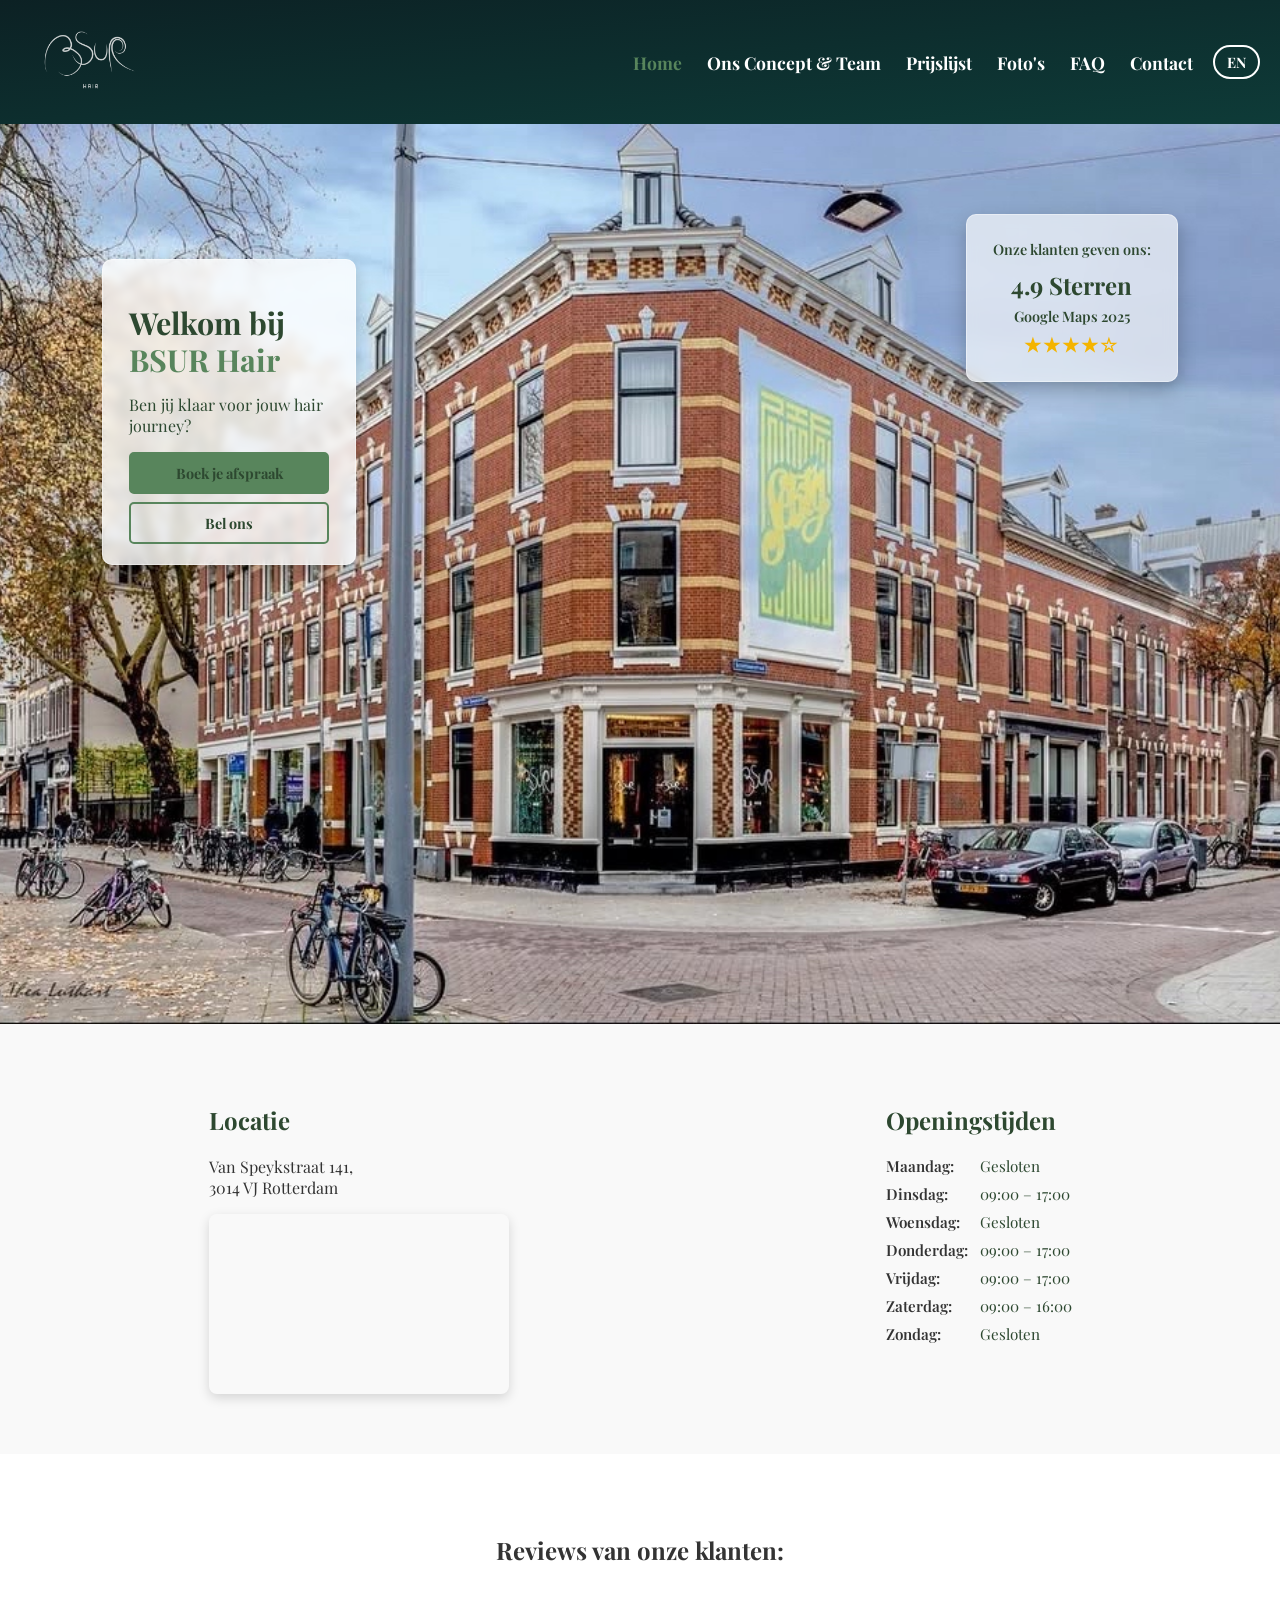
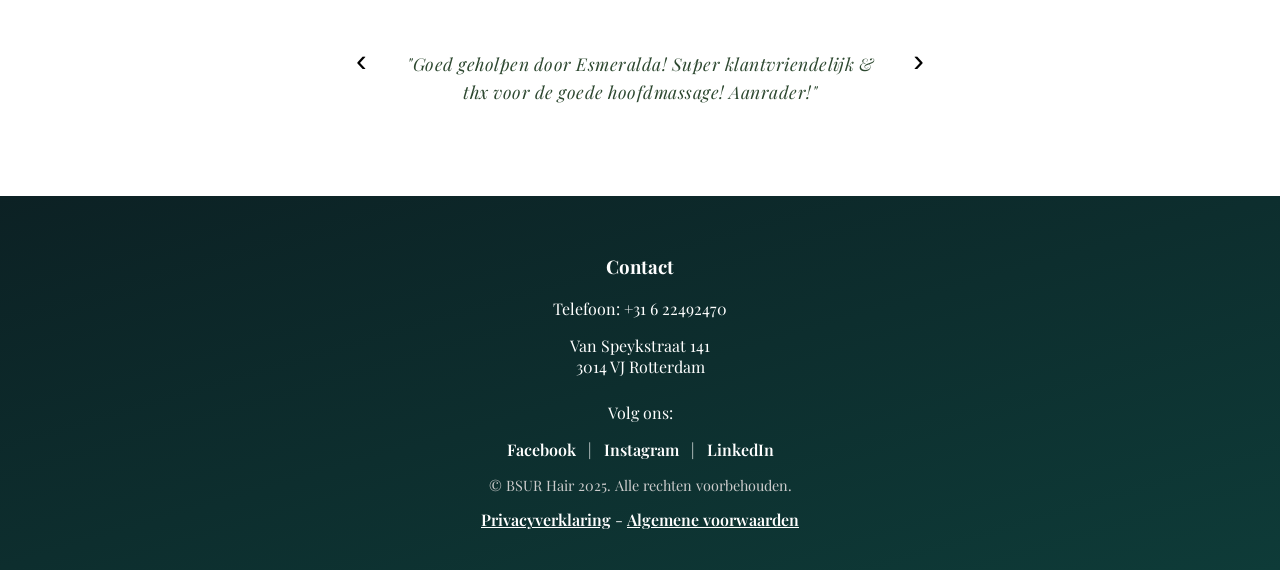
==== index.html @ 6ca030df "refactored everything. implemented responsive layout and english translation. cleaned entire codebas" ====
<!DOCTYPE html>
<html lang="nl">
<head>
  <meta charset="UTF-8">
  <meta name="viewport" content="width=device-width, initial-scale=1.0">
  <title>BSUR Hair</title>
  <link rel="icon" type="image/png" href="./assets/logo.png">
  <link rel="stylesheet" href="./css/base.css">
  <link rel="stylesheet" href="./css/home.css">
</head>
<body>

  <div id="navbar-placeholder"></div>

  <section class="hero">
    <img src="./assets/hero.png" alt="Salon foto">
    <div class="hero-text">
      <h1 data-i18n="index.hero_title">Welkom bij <span class="highlight">BSUR Hair</span></h1>
      <p data-i18n="index.hero_sub">Ben jij klaar voor jouw hair journey?</p>
      <div class="hero-buttons">
        <a href="https://widget.salonhub.nl/a/bsurhair/bsurhair/link.html#salonhub-create-client:bsurhair-salon:bsurhair" class="btn" data-i18n="index.hero_boek">Boek je afspraak</a>
        <a href="tel:+31622492470" class="btn-outline" data-i18n="index.hero_bel">Bel ons</a>
      </div>
    </div>
    <div class="hero-rating">
      <p data-i18n="index.rating_label">Onze klanten geven ons:</p>
      <h2 data-i18n="index.rating_stars">4,9 Sterren</h2>
      <p data-i18n="index.rating_source">Google Maps 2025</p>
      <p class="stars">★★★★☆</p>
    </div>
  </section>

  <section class="info">
    <div class="locatie">
      <h2 data-i18n="index.locatie_title">Locatie</h2>
      <p data-i18n="index.locatie_adres">Van Speykstraat 141,<br>3014 VJ Rotterdam</p>
      <div class="map-container">
        <iframe src="https://www.google.com/maps?q=Van%20Speykstraat%20141%2C%203014%20VJ%20Rotterdam&output=embed&hl=nl&z=14" frameborder="0" allowfullscreen></iframe>
      </div>
    </div>
    <div class="openingstijden">
      <h2 data-i18n="index.openingstijden_title">Openingstijden</h2>
      <ul>
        <li><span class="day" data-i18n="index.ma">Maandag:</span>   <span class="time" data-i18n="index.gesloten">Gesloten</span></li>
        <li><span class="day" data-i18n="index.di">Dinsdag:</span>   <span class="time">09:00 – 17:00</span></li>
        <li><span class="day" data-i18n="index.wo">Woensdag:</span>  <span class="time" data-i18n="index.gesloten">Gesloten</span></li>
        <li><span class="day" data-i18n="index.do">Donderdag:</span> <span class="time">09:00 – 17:00</span></li>
        <li><span class="day" data-i18n="index.vr">Vrijdag:</span>   <span class="time">09:00 – 17:00</span></li>
        <li><span class="day" data-i18n="index.za">Zaterdag:</span>  <span class="time">09:00 – 16:00</span></li>
        <li><span class="day" data-i18n="index.zo">Zondag:</span>    <span class="time" data-i18n="index.gesloten">Gesloten</span></li>
      </ul>
    </div>
  </section>

  <section class="reviews">
    <h2 data-i18n="index.reviews_title">Reviews van onze klanten:</h2>
    <div class="review-carousel-wrapper">
      <button class="prev">&#x2039;</button>
      <div class="review-carousel">
        <p class="review-item">"Goed geholpen door Esmeralda! Super klantvriendelijk &amp; thx voor de goede hoofdmassage! Aanrader!"</p>
        <p class="review-item">"Er zijn veel kappers, maar weinig goede! Daar is Danny één van, een zeer goede kapper. Mijn dikke haar heeft hij wederom super mooi geknipt. Hier een zeer tevreden klant."</p>
        <p class="review-item">"Superfijne kapper. Hele fijne sfeer in de zaak! Danny is heel goed met kleur, denkt ook echt met je mee en is gewoon n superfijn persoon! Aanrader!"</p>
        <p class="review-item">"Danny is een top kapper, maar bovenal een zeer mooi en betrokken mens. Je komt voor veel meer dan alleen een knipbeurt!"</p>
        <p class="review-item">"Fantastische kapper die echt de tijd neemt en heel persoonlijk kijkt wat je wil met je haar. Ik kom er nu al jaren en ga altijd met een grote glimlach weg"</p>
        <p class="review-item">"Ik ben vandaag door Esmeralda geknipt en ik ben heel erg tevreden"</p>
        <p class="review-item">"Huiskamergevoel, zowel qua sfeer, inrichting en gesprekken, heel persoonlijk en relaxed! En dan ook nog mooi geknipt de deur uit natuurlijk 😊"</p>
        <p class="review-item">"Danny is een top kapper, maar bovenal een zeer mooi en betrokken mens. Je komt voor veel meer dan alleen een knipbeurt!"</p>
        <p class="review-item">"Zeer kundige kapper, fijne sfeer in de zaak altijd tevreden naar huis, ik en man en zoon komen er graag!"</p>
      </div>
      <button class="next">&#x203A;</button>
    </div>
  </section>

  <div id="footer-placeholder"></div>

  <script src="./js/includes.js"></script>
  <script src="./js/i18n.js"></script>
  <script src="./js/review.js"></script>

</body>
</html>
---- css/base.css ----
@import url('https://fonts.googleapis.com/css2?family=Playfair+Display:wght@400;600;700&display=swap');

body {
  margin: 0;
  font-family: 'Playfair Display', serif;
  color: #333;
  background: #fff;
}

/* ─── Navbar ─────────────────────────────────────────── */

.navbar {
  display: flex;
  justify-content: space-between;
  align-items: center;
  background: linear-gradient(to bottom right, #0c2124, #0e3b38);
  padding: 10px 20px;
  position: sticky;
  top: 0;
  z-index: 1000;
}

.navbar .logo {
  height: 100px;
  width: auto;
  opacity: 0.85;
  filter: brightness(0.9) contrast(1.1);
}

.navbar-right {
  display: flex;
  align-items: center;
  gap: 20px;
}

.navbar ul {
  list-style: none;
  display: flex;
  gap: 25px;
  margin: 0;
  padding: 0;
}

.navbar a {
  color: white;
  text-decoration: none;
  font-weight: 700;
  font-size: 1.1rem;
  transition: color 0.3s ease;
}

.navbar a:hover,
.navbar a.active {
  color: #58855C;
}

/* Hamburger button */
.hamburger {
  display: none;
  flex-direction: column;
  gap: 5px;
  background: none;
  border: none;
  cursor: pointer;
  padding: 4px;
}

.hamburger span {
  display: block;
  width: 25px;
  height: 2px;
  background: white;
  border-radius: 2px;
  transition: all 0.3s ease;
}

.hamburger.open span:nth-child(1) {
  transform: translateY(7px) rotate(45deg);
}
.hamburger.open span:nth-child(2) {
  opacity: 0;
}
.hamburger.open span:nth-child(3) {
  transform: translateY(-7px) rotate(-45deg);
}

/* Mobile nav dropdown */
.mobile-nav {
  display: none;
  flex-direction: column;
  background: linear-gradient(to bottom, #0e3b38, #0c2124);
  padding: 20px;
  gap: 16px;
}

.mobile-nav.open {
  display: flex;
}

.mobile-nav a {
  color: white;
  text-decoration: none;
  font-weight: 700;
  font-size: 1.1rem;
  transition: color 0.3s;
}

.mobile-nav a:hover,
.mobile-nav a.active {
  color: #58855C;
}

/* ─── Buttons ────────────────────────────────────────── */

.btn {
  background: #2d4830;
  color: white;
  padding: 10px 18px;
  margin-right: 10px;
  text-decoration: none;
  border-radius: 5px;
  font-weight: 600;
  transition: background 0.3s;
}

.btn:hover {
  background: #3b5e3f;
}

.btn-outline {
  border: 2px solid #2d4830;
  color: #2d4830;
  padding: 8px 15px;
  text-decoration: none;
  border-radius: 5px;
  font-weight: 600;
  transition: all 0.3s;
}

.btn-outline:hover {
  background: #2d4830;
  color: white;
}

/* ─── Modal ──────────────────────────────────────────── */

.modal {
  position: fixed;
  inset: 0;
  background: rgba(0, 0, 0, 0.5);
  display: flex;
  align-items: center;
  justify-content: center;
  z-index: 999;
}

.modal.hidden {
  display: none;
}

.modal-content {
  background: #fff;
  padding: 2rem;
  max-width: 600px;
  width: 90%;
  border-radius: 8px;
  position: relative;
  font-size: 0.95rem;
  line-height: 1.6;
}

.close-btn {
  position: absolute;
  top: 12px;
  right: 12px;
  background: none;
  border: none;
  font-size: 1.5rem;
  cursor: pointer;
}

/* ─── Footer ─────────────────────────────────────────── */

footer {
  background: linear-gradient(to bottom right, #0c2124, #0e3b38);
  color: white;
  padding: 40px 20px;
  text-align: center;
  font-family: 'Playfair Display', serif;
}

.footer-info {
  margin-bottom: 25px;
}

.footer-socials a {
  color: white;
  margin: 0 8px;
  text-decoration: none;
  font-weight: 600;
  transition: color 0.3s;
}

.footer-socials a:hover {
  color: #58855C;
}

footer a {
  color: white;
  text-decoration-line: underline;
  font-weight: 600;
}

footer a:hover  { color: #58855C; }
footer a:visited { color: white; }

.copyright {
  font-size: 0.9em;
  margin-top: 15px;
  color: #ccc;
}

/* ─── Language toggle ────────────────────────────────── */

.lang-toggle {
  background: transparent;
  border: 2px solid white;
  color: white;
  padding: 5px 12px;
  border-radius: 999px;
  font-family: 'Playfair Display', serif;
  font-size: 0.9rem;
  font-weight: 700;
  cursor: pointer;
  transition: all 0.3s;
}

.lang-toggle:hover {
  background: white;
  color: #0c2124;
}

/* ─── Responsive ─────────────────────────────────────── */

@media (max-width: 768px) {
  .navbar ul,
  .navbar-right .lang-toggle {
    display: none;
  }

  .hamburger {
    display: flex;
  }

  .navbar-right {
    gap: 12px;
  }

  /* Show lang toggle next to hamburger on mobile */
  .navbar-right .lang-toggle {
    display: block;
    font-size: 0.8rem;
    padding: 4px 10px;
  }

  .navbar .logo {
    height: 70px;
  }

  footer {
    padding: 30px 16px;
  }
}
---- css/home.css ----
.hero {
  position: relative;
  width: 100%;
  overflow: hidden;
}

.hero img {
  width: 100%;
  height: 100vh;
  object-fit: cover;
  object-position: center;
  display: block;
}

.hero-text {
  position: absolute;
  top: 15%;
  left: 8%;
  background: rgba(255, 255, 255, 0.8);
  backdrop-filter: blur(4px);
  border: 1px solid rgba(255, 255, 255, 0.4);
  padding: 20px 26px;
  border-radius: 10px;
  color: #2d4830;
  max-width: 200px;
  box-shadow: 0 6px 18px rgba(0, 0, 0, 0.2);
}

.hero-text h1 {
  font-size: 1.9rem;
  line-height: 1.2;
  margin-bottom: 10px;
  color: #2d4830;
}

.hero-text .highlight {
  color: #58855C;
  font-weight: 700;
}

.hero-buttons {
  margin-top: 14px;
  display: flex;
  flex-direction: column;
  gap: 8px;
  width: 100%;
}

.hero-buttons .btn,
.hero-buttons .btn-outline {
  display: block;
  width: 100%;
  text-align: center;
  font-weight: 700;
  border-radius: 5px;
  font-size: 0.9rem;
  padding: 9px 0;
  transition: 0.3s;
  box-sizing: border-box;
}

.hero-buttons .btn {
  border: 2px solid #58855C;
  background: #58855C;
  color: #2d4830;
}

.hero-buttons .btn:hover {
  background: #9EB8A0;
}

.hero-buttons .btn-outline {
  border: 2px solid #58855C;
  color: #2d4830;
  background: transparent;
}

.hero-buttons .btn-outline:hover {
  background: #9EB8A0;
  color: #2d4830;
}

.hero-rating {
  position: absolute;
  top: 10%;
  right: 8%;
  background: rgba(255, 255, 255, 0.65);
  backdrop-filter: blur(6px);
  border: 1px solid rgba(255, 255, 255, 0.4);
  padding: 20px 26px;
  border-radius: 10px;
  text-align: center;
  color: #2d4830;
  font-weight: 600;
  max-width: 200px;
  box-shadow: 0 8px 20px rgba(0, 0, 0, 0.25);
}

.hero-rating h2 {
  margin: 10px 0 5px;
  font-size: 1.5rem;
  color: #2d4830;
}

.hero-rating p {
  margin: 4px 0;
  font-size: 0.9rem;
}

.hero-rating .stars {
  color: #f4b400;
  font-size: 1.2rem;
  letter-spacing: 2px;
  margin-top: 5px;
}

.info {
  display: flex;
  justify-content: space-around;
  align-items: flex-start;
  padding: 60px 20px;
  background: #f9f9f9;
}

.info h2 {
  color: #2d4830;
}

.map-container {
  width: 100%;
  max-width: 320px;
  height: 180px;
  border-radius: 8px;
  overflow: hidden;
  margin-top: 10px;
  box-shadow: 0 4px 12px rgba(0,0,0,0.15);
}

.map-container iframe {
  width: 100%;
  height: 100%;
  border: 0;
}

.openingstijden ul {
  list-style: none;
  padding: 0;
  margin: 0;
}

.openingstijden li {
  margin-bottom: 8px;
  font-size: 0.95rem;
}

.openingstijden li span.day {
  font-weight: 600;
  display: inline-block;
  width: 90px;
}

.openingstijden li span.time {
  color: #2d4830;
}

.reviews {
  text-align: center;
  padding: 60px 20px;
  background: #fff;
}

.review-carousel-wrapper {
  position: relative;
  width: 50%;
  height: 150px;
  margin: 0 auto;
  display: flex;
  justify-content: center;
  align-items: center;
}

.review-carousel {
  position: relative;
  width: 100%;
  height: 100%;
}

.review-item {
  position: absolute;
  top: 50%;
  left: 0;
  width: 100%;
  transform: translateY(-50%);
  opacity: 0;
  transition: opacity 0.5s ease;
  font-size: 1.1rem;
  line-height: 1.6;
  font-style: italic;
  color: #2d4830;
  text-align: center;
  letter-spacing: 0.5px;
  padding: 0 10px;
  box-sizing: border-box;
}

.review-item.active {
  opacity: 1;
}

.prev, .next {
  background: none;
  border: none;
  font-size: 2rem;
  color: #000;
  font-weight: 300;
  cursor: pointer;
  transition: color 0.3s, transform 0.2s;
  margin: 0 20px;
}

.prev:hover, .next:hover {
  color: #555;
  transform: scale(1.2);
}

/* ─── Responsive ─────────────────────────────────────── */

@media (max-width: 768px) {
  .hero img {
    height: 60vh;
  }

  .hero-text {
    top: 8%;
    left: 5%;
    max-width: 160px;
    padding: 14px 16px;
  }

  .hero-text h1 {
    font-size: 1.4rem;
  }

  .hero-rating {
    top: auto;
    bottom: 5%;
    right: 5%;
    max-width: 140px;
    padding: 12px 14px;
  }

  .hero-rating h2 {
    font-size: 1.2rem;
  }

  .info {
    flex-direction: column;
    align-items: center;
    padding: 40px 20px;
    gap: 40px;
  }

  .map-container {
    max-width: 100%;
  }

  .review-carousel-wrapper {
    width: 90%;
    height: 180px;
  }

  .reviews {
    padding: 40px 16px;
  }
}

@media (max-width: 480px) {
  .hero-text {
    max-width: 140px;
    font-size: 0.85rem;
  }

  .hero-rating {
    display: none;
  }
}
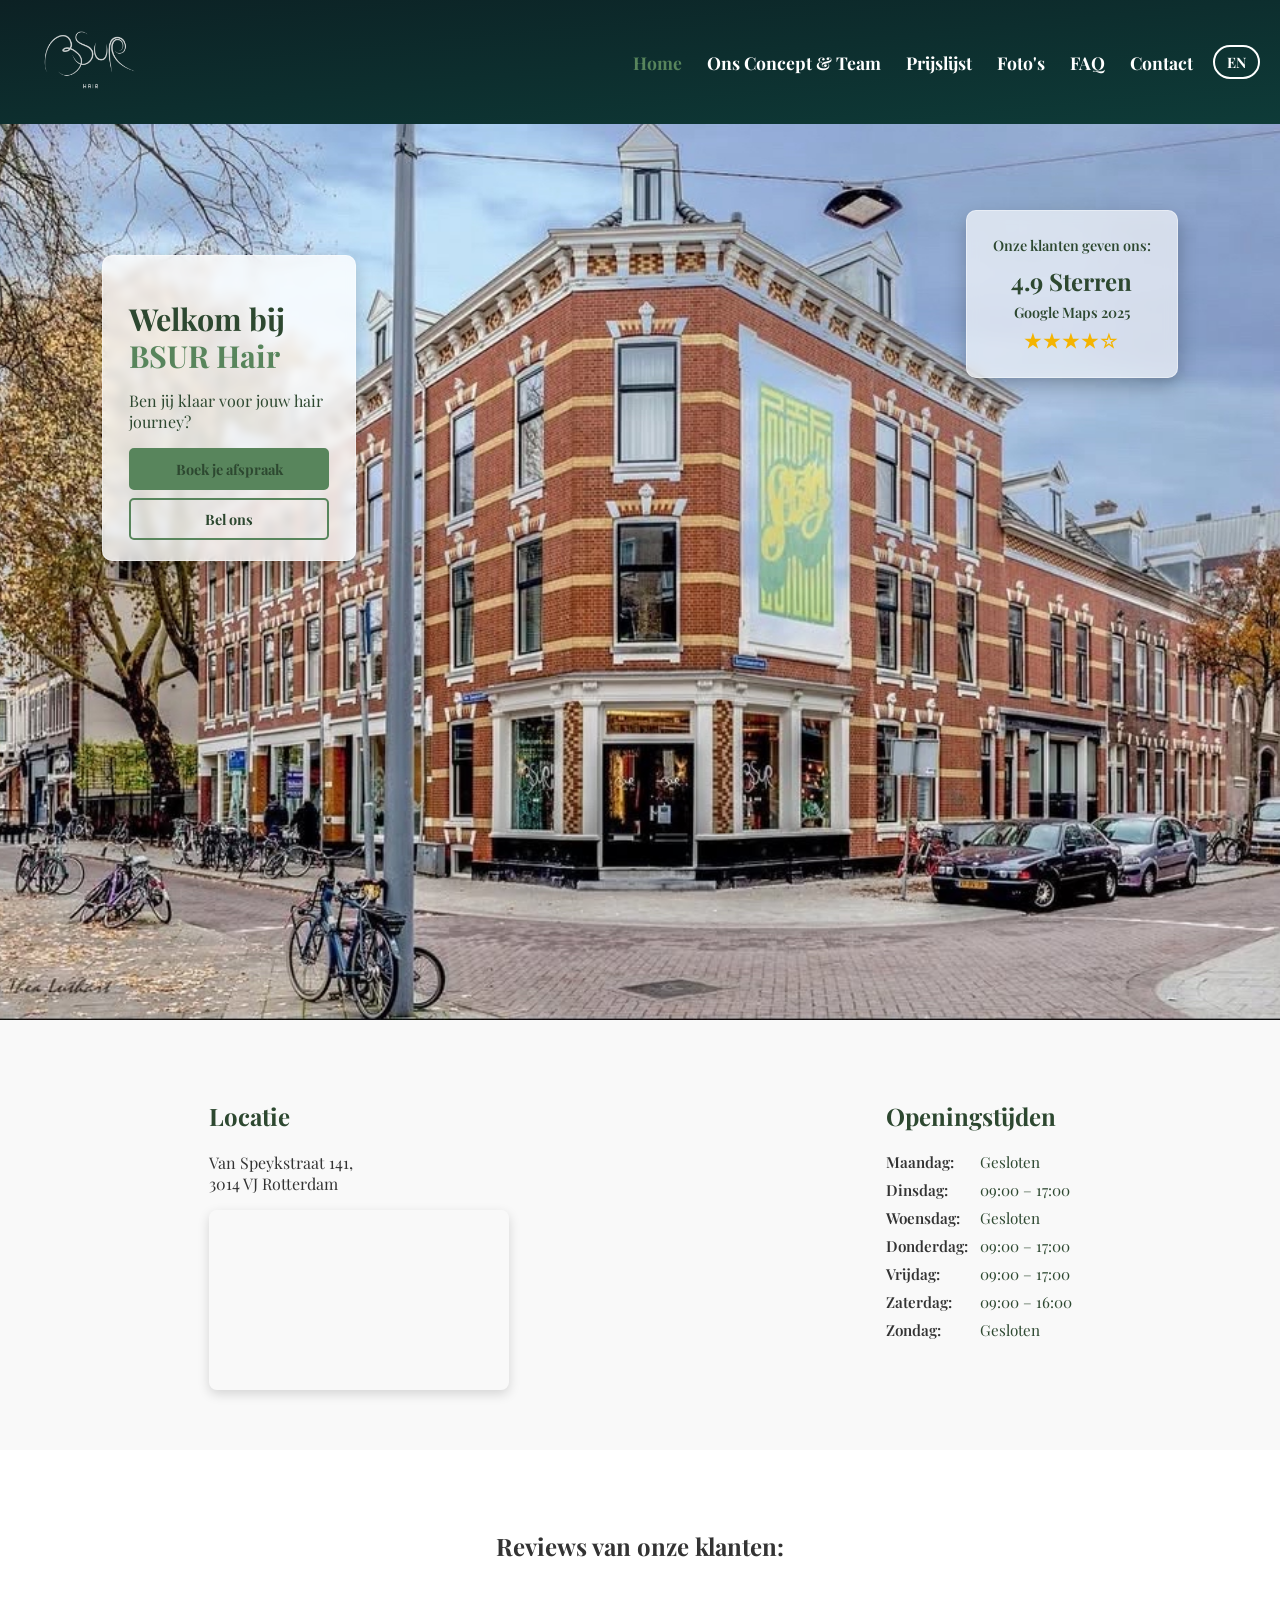
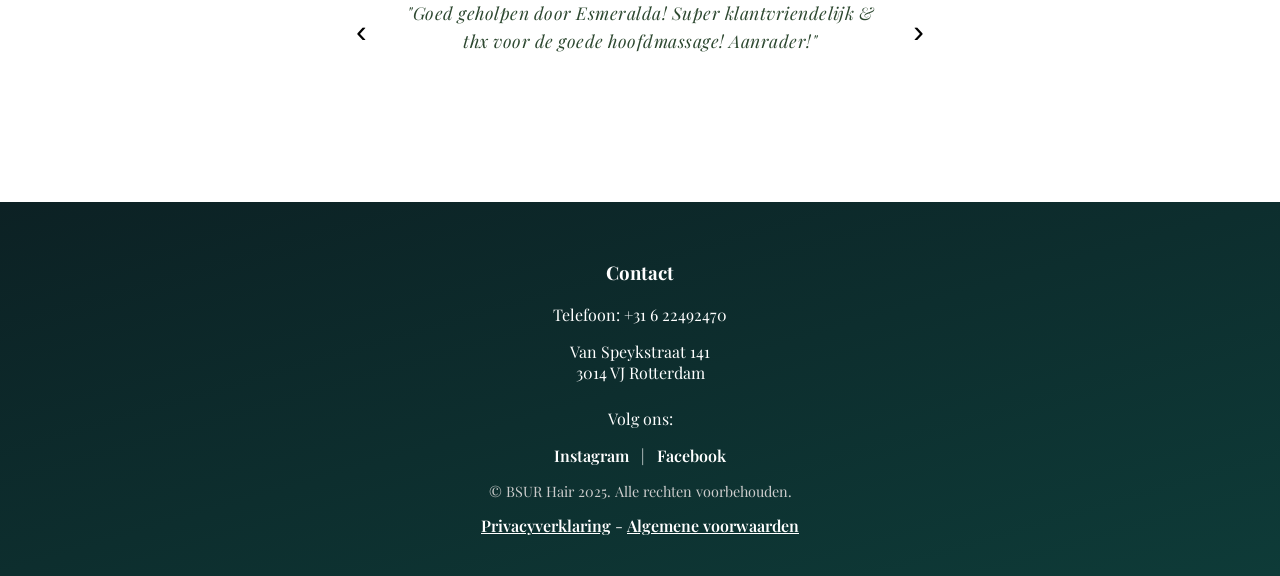
==== commit c9e496c7: "bugs fixed" ====
--- a/index.html
+++ b/index.html
@@ -4,7 +4,6 @@
   <meta charset="UTF-8">
   <meta name="viewport" content="width=device-width, initial-scale=1.0">
   <title>BSUR Hair</title>
-  <link rel="icon" type="image/png" href="./assets/logo.png">
   <link rel="stylesheet" href="./css/base.css">
   <link rel="stylesheet" href="./css/home.css">
 </head>
--- a/css/base.css
+++ b/css/base.css
@@ -1,10 +1,28 @@
 @import url('https://fonts.googleapis.com/css2?family=Playfair+Display:wght@400;600;700&display=swap');
+
+html {
+  height: 100%;
+}
 
 body {
   margin: 0;
   font-family: 'Playfair Display', serif;
   color: #333;
   background: #fff;
+  min-height: 100%;
+  display: flex;
+  flex-direction: column;
+  padding-top: 120px;
+}
+
+main, section, .hero, .info, .reviews, .faq-section, .contact-section,
+.photos-section, .price-section, .terms-section, .team-hero,
+.concept-ambassador-section, .team {
+  flex: 1;
+}
+
+footer {
+  margin-top: auto;
 }
 
 /* ─── Navbar ─────────────────────────────────────────── */
@@ -15,9 +33,19 @@
   align-items: center;
   background: linear-gradient(to bottom right, #0c2124, #0e3b38);
   padding: 10px 20px;
-  position: sticky;
+  position: fixed;
   top: 0;
+  left: 0;
+  right: 0;
   z-index: 1000;
+}
+
+.mobile-nav {
+  position: fixed;
+  top: 0;
+  left: 0;
+  right: 0;
+  z-index: 999;
 }
 
 .navbar .logo {
@@ -91,6 +119,11 @@
   background: linear-gradient(to bottom, #0e3b38, #0c2124);
   padding: 20px;
   gap: 16px;
+  position: fixed;
+  top: 120px;
+  left: 0;
+  right: 0;
+  z-index: 999;
 }
 
 .mobile-nav.open {
@@ -243,6 +276,14 @@
 /* ─── Responsive ─────────────────────────────────────── */
 
 @media (max-width: 768px) {
+  body {
+    padding-top: 90px;
+  }
+
+  .mobile-nav {
+    top: 90px;
+  }
+
   .navbar ul,
   .navbar-right .lang-toggle {
     display: none;
@@ -256,7 +297,6 @@
     gap: 12px;
   }
 
-  /* Show lang toggle next to hamburger on mobile */
   .navbar-right .lang-toggle {
     display: block;
     font-size: 0.8rem;
--- a/css/home.css
+++ b/css/home.css
@@ -165,32 +165,31 @@
 
 .reviews {
   text-align: center;
-  padding: 60px 20px;
+  padding: 60px 20px 120px;
   background: #fff;
 }
 
 .review-carousel-wrapper {
   position: relative;
   width: 50%;
-  height: 150px;
   margin: 0 auto;
   display: flex;
   justify-content: center;
   align-items: center;
+  min-height: 100px;
 }
 
 .review-carousel {
   position: relative;
   width: 100%;
-  height: 100%;
+  min-height: 100px;
 }
 
 .review-item {
   position: absolute;
-  top: 50%;
+  top: 0;
   left: 0;
   width: 100%;
-  transform: translateY(-50%);
   opacity: 0;
   transition: opacity 0.5s ease;
   font-size: 1.1rem;
@@ -201,10 +200,13 @@
   letter-spacing: 0.5px;
   padding: 0 10px;
   box-sizing: border-box;
+  pointer-events: none;
 }
 
 .review-item.active {
   opacity: 1;
+  position: relative;
+  pointer-events: auto;
 }
 
 .prev, .next {
@@ -231,7 +233,7 @@
   }
 
   .hero-text {
-    top: 8%;
+    top: 12%;
     left: 5%;
     max-width: 160px;
     padding: 14px 16px;
@@ -266,11 +268,10 @@
 
   .review-carousel-wrapper {
     width: 90%;
-    height: 180px;
   }
 
   .reviews {
-    padding: 40px 16px;
+    padding: 40px 16px 60px;
   }
 }
 
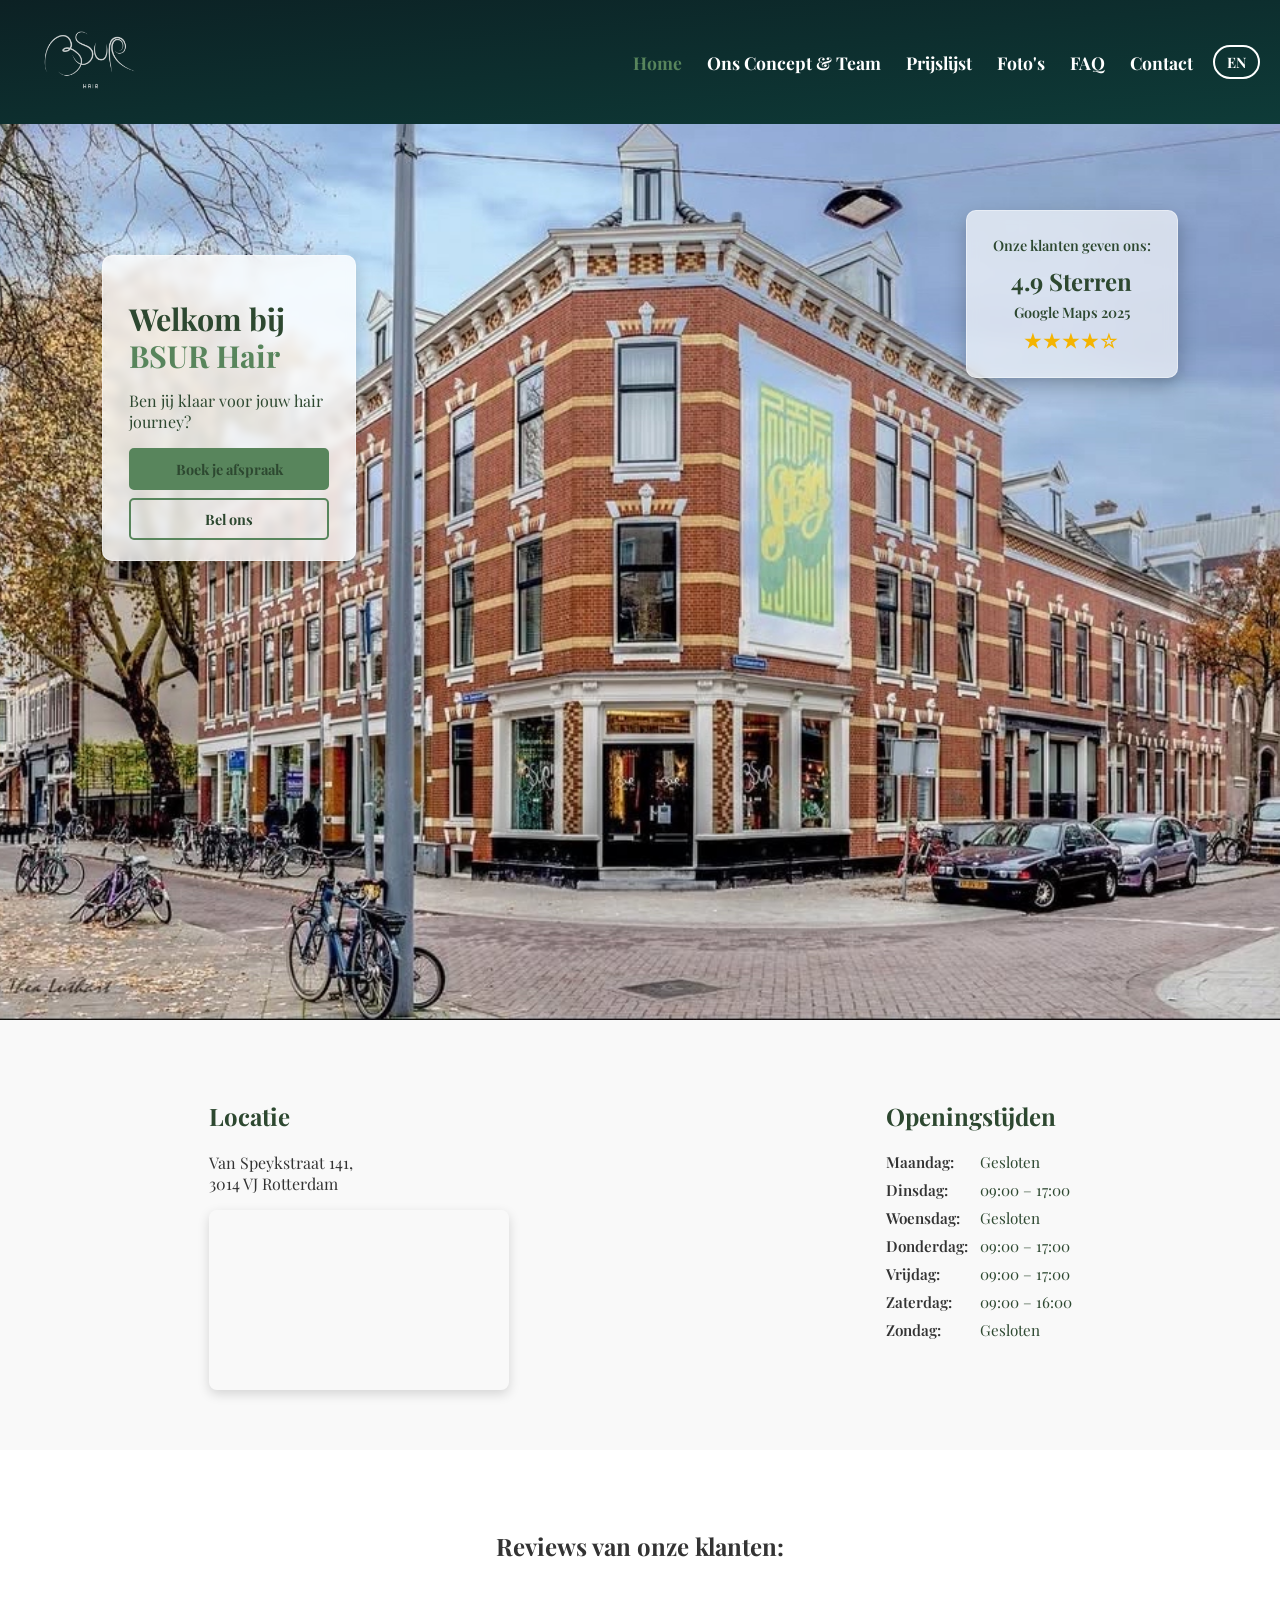
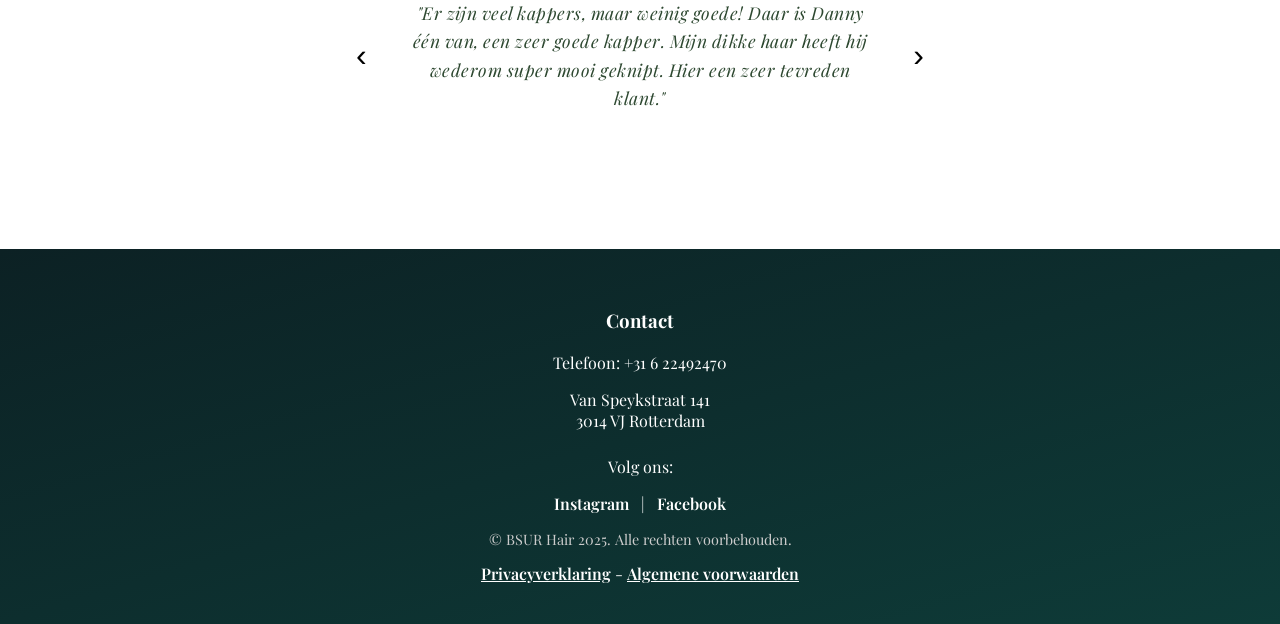
==== commit db7a5e18: "small changes before going live" ====
--- a/index.html
+++ b/index.html
@@ -56,15 +56,15 @@
     <div class="review-carousel-wrapper">
       <button class="prev">&#x2039;</button>
       <div class="review-carousel">
+        <p class="review-item">"Er zijn veel kappers, maar weinig goede! Daar is Danny één van, een zeer goede kapper. Mijn dikke haar heeft hij wederom super mooi geknipt. Hier een zeer tevreden klant."</p>
         <p class="review-item">"Goed geholpen door Esmeralda! Super klantvriendelijk &amp; thx voor de goede hoofdmassage! Aanrader!"</p>
-        <p class="review-item">"Er zijn veel kappers, maar weinig goede! Daar is Danny één van, een zeer goede kapper. Mijn dikke haar heeft hij wederom super mooi geknipt. Hier een zeer tevreden klant."</p>
+        <p class="review-item">"Fantastische kapper die echt de tijd neemt en heel persoonlijk kijkt wat je wil met je haar. Ik kom er nu al jaren en ga altijd met een grote glimlach weg"</p>
+        <p class="review-item">"Zeer kundige kapper, fijne sfeer in de zaak altijd tevreden naar huis, ik en man en zoon komen er graag!"</p>
         <p class="review-item">"Superfijne kapper. Hele fijne sfeer in de zaak! Danny is heel goed met kleur, denkt ook echt met je mee en is gewoon n superfijn persoon! Aanrader!"</p>
         <p class="review-item">"Danny is een top kapper, maar bovenal een zeer mooi en betrokken mens. Je komt voor veel meer dan alleen een knipbeurt!"</p>
-        <p class="review-item">"Fantastische kapper die echt de tijd neemt en heel persoonlijk kijkt wat je wil met je haar. Ik kom er nu al jaren en ga altijd met een grote glimlach weg"</p>
         <p class="review-item">"Ik ben vandaag door Esmeralda geknipt en ik ben heel erg tevreden"</p>
         <p class="review-item">"Huiskamergevoel, zowel qua sfeer, inrichting en gesprekken, heel persoonlijk en relaxed! En dan ook nog mooi geknipt de deur uit natuurlijk 😊"</p>
         <p class="review-item">"Danny is een top kapper, maar bovenal een zeer mooi en betrokken mens. Je komt voor veel meer dan alleen een knipbeurt!"</p>
-        <p class="review-item">"Zeer kundige kapper, fijne sfeer in de zaak altijd tevreden naar huis, ik en man en zoon komen er graag!"</p>
       </div>
       <button class="next">&#x203A;</button>
     </div>
